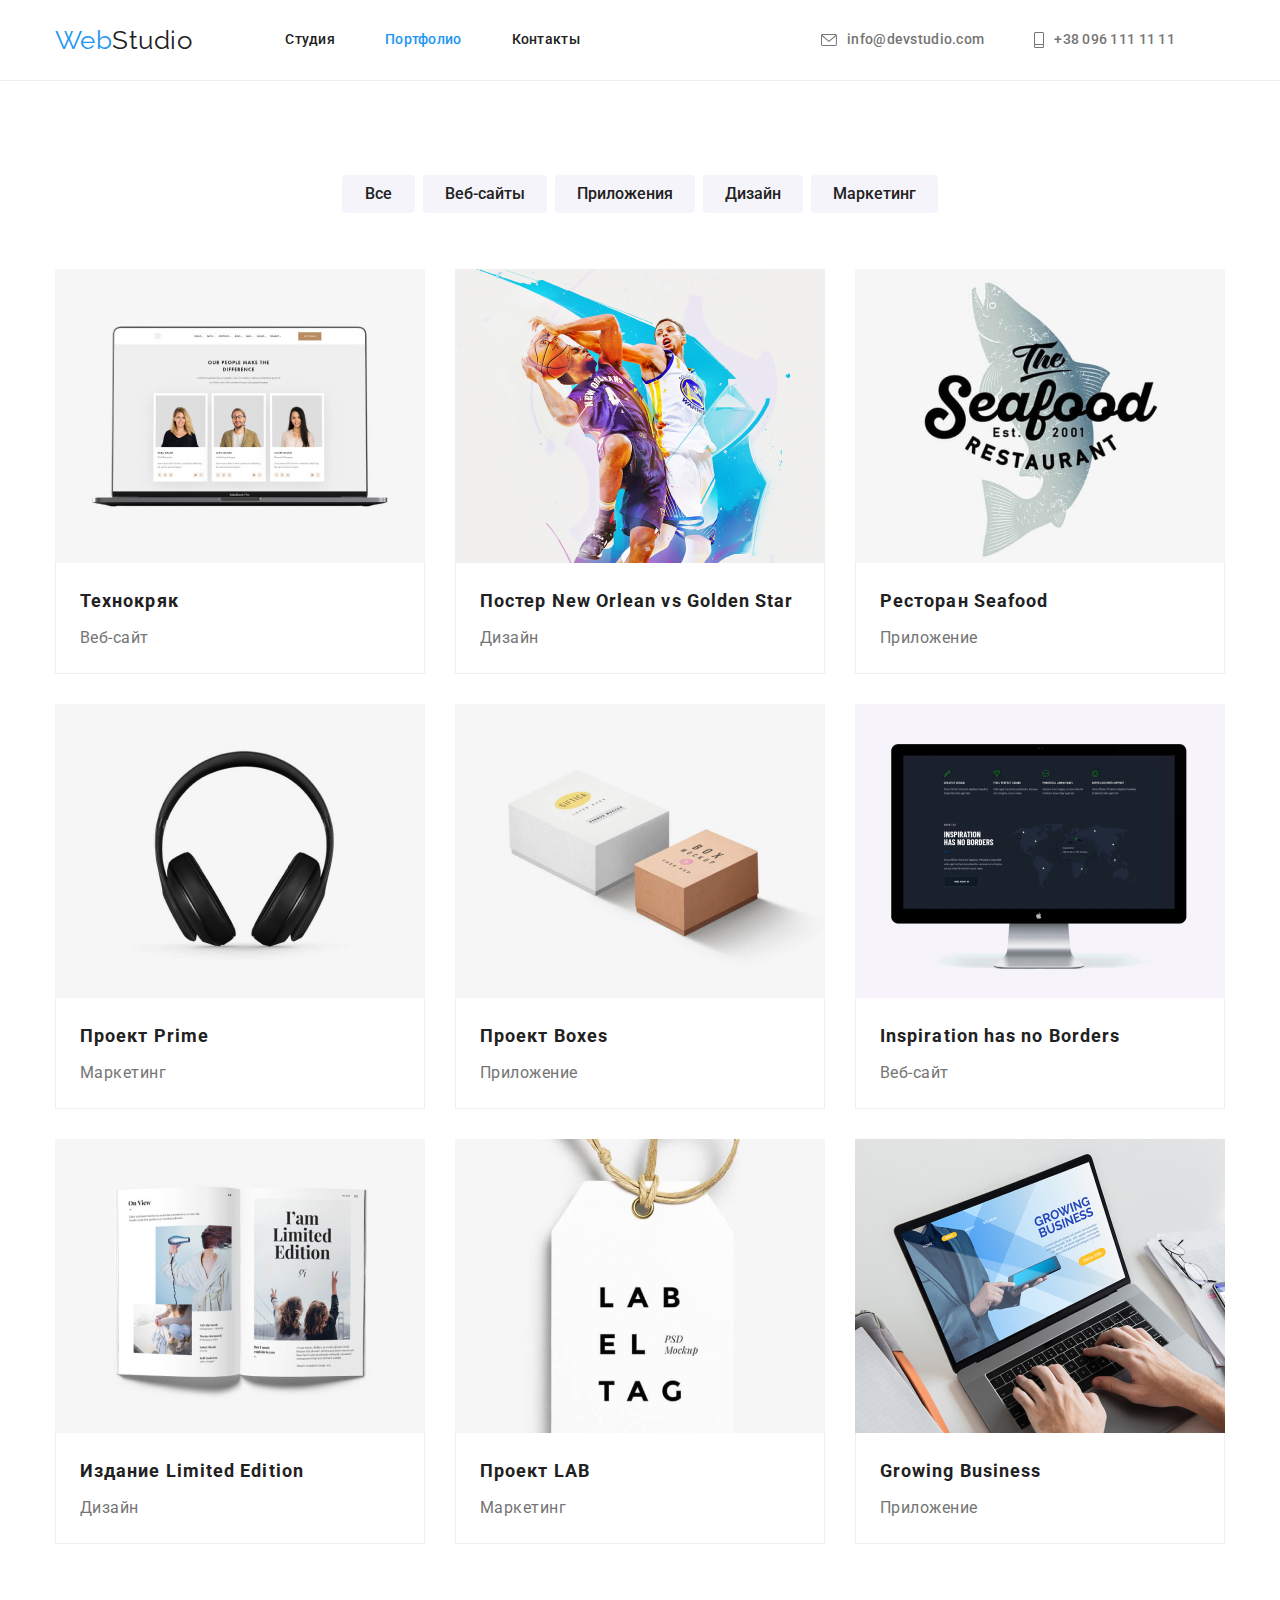
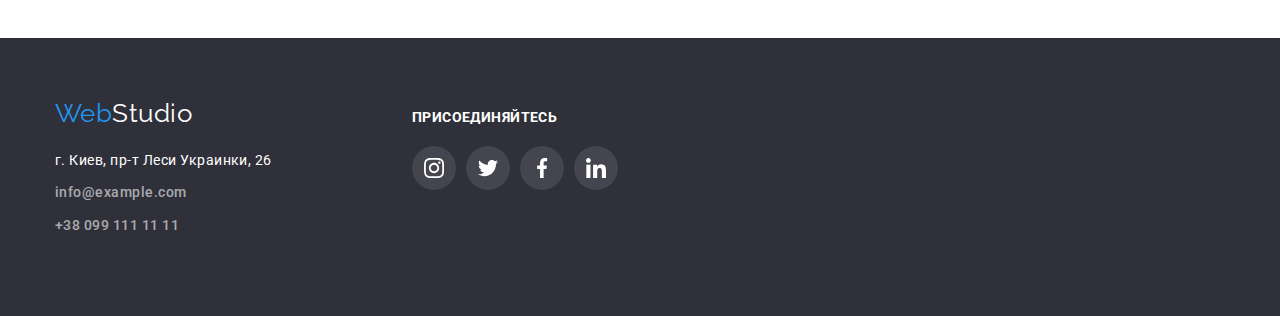
==== portfolio.html @ 04ab1715 "Добавляет файлы ДЗ-4" ====
<!DOCTYPE html>
<html lang="ru">
    <head>
        <meta charset="UTF-8" />
        <meta http-equiv="X-UA-Compatible" content="IE=edge" />
        <meta name="viewport" content="width=device-width, initial-scale=1.0" />
        <title>Document</title>
        <link
            href="https://fonts.googleapis.com/css2?family=Raleway:wght@700&family=Roboto:wght@400;500;700;900&display=swap"
            rel="stylesheet"
        />
        <link
            rel="stylesheet"
            href="https://cdnjs.cloudflare.com/ajax/libs/modern-normalize/1.0.0/modern-normalize.min.css"
        />

        <link rel="stylesheet" href="./css/styles.css" />
    </head>
    <body>
        <header  class="line-bottom">
            <div class="container">
                <nav class="main-nav">
                    <a href="index.html" class="logo link"
                        ><span class="logo-accent">Web</span>Studio</a
                    >
                    <ul class="site-nav list">
                        <li class="item">
                            <a href="index.html" class="link">Студия</a>
                        </li>
                        <li class="item">
                            <a href="portfolio.html" class="link current">Портфолио</a>
                        </li>
                        <li class="item">
                            <a href="" class="link item">Контакты</a>
                        </li>
                    </ul>

                    <ul class="contact list mail-like auth-nav">
                        <li class="item">
                           <a
                                href="mailto:info@devstudio.com"
                                class="auth-nav-link"
                                
                                > <svg class="mail-icon" width="16" height="12">
                                    <use
                                        href="./images/symbol-defs.svg#icon-mail"
                                    ></use></svg
                                >info@devstudio.com
                                
                            </a>
                        </li>
                        <li class="item">
                            
                            <a href="tel:+380961111111" class="auth-nav-link"
                                ><svg class="tel-icon" width="10" height="16">
                                    <use href="./images/symbol-defs.svg#icon-tell"></use>
                                </svg>+38 096 111 11 11
                            </a>
                        </li>
                    </ul>
                </nav>
            </div>
        </header>
        <main>
            <section class="section">
                <div class="container">
                    <h1 class="visually-hidden">Портфолио</h1>
                    <!-- Список кнопок -->
                    <ul class="site-option list">
                        <li class="item-button">
                            <button
                                type="button"
                                class="button site-option-button"
                            >
                                Все
                            </button>
                        </li>
                        <li class="item-button">
                            <button
                                type="button"
                                class="button site-option-button"
                            >
                                Веб-сайты
                            </button>
                        </li>
                        <li class="item-button">
                            <button
                                type="button"
                                class="button site-option-button"
                            >
                                Приложения
                            </button>
                        </li>
                        <li class="item-button">
                            <button
                                type="button"
                                class="button site-option-button"
                            >
                                Дизайн
                            </button>
                        </li>
                        <li class="item-button">
                            <button
                                type="button"
                                class="button site-option-button"
                            >
                                Маркетинг
                            </button>
                        </li>
                    </ul>

                    <!-- Список карточек -->

                    <ul class="site-combining list">
                        <li class="item-link">
                            <a href="" class="link site-combining-link">
                                <img
                                    src="images/notebookstudio.jpg"
                                    alt="Ноутбук"
                                    width="370"
                                />
                                <div class="line-item">
                                    <h3 class="section-name">Технокряк</h3>
                                    <p class="section-use">Веб-сайт</p>
                                </div></a
                            >
                        </li>
                        <li class="item-link">
                            <a href="" class="link site-combining-link">
                                <img
                                    src="images/poster.jpg"
                                    alt="Постер с двумя баскетболистами"
                                    width="370"
                                />
                                <div class="line-item">
                                    <h3 class="section-name">
                                        Постер New Orlean vs Golden Star
                                    </h3>
                                    <p class="section-use">Дизайн</p>
                                </div></a
                            >
                        </li>
                        <li class="item-link">
                            <a href="" class="link site-combining-link">
                                <img
                                    src="images/logoseafood.jpg"
                                    alt="Логотип ресторана Seafood"
                                    width="370"
                                />
                                <div class="line-item">
                                    <h3 class="section-name">
                                        Ресторан Seafood
                                    </h3>
                                    <p class="section-use">Приложение</p>
                                </div></a
                            >
                        </li>
                        <li class="item-link">
                            <a href="" class="link site-combining-link">
                                <img
                                    src="images/headphones.jpg"
                                    alt="Наушники"
                                    width="370"
                                />
                                <div class="line-item site-combining-link">
                                    <h3 class="section-name">Проект Prime</h3>
                                    <p class="section-use">Маркетинг</p>
                                </div></a
                            >
                        </li>
                        <li class="item-link">
                            <a href="" class="link site-combining-link">
                                <img
                                    src="images/boxes.jpg"
                                    alt="Две коробки"
                                    width="370"
                                />
                                <div class="line-item">
                                    <h3 class="section-name">Проект Boxes</h3>
                                    <p class="section-use">Приложение</p>
                                </div></a
                            >
                        </li>
                        <li class="item-link">
                            <a href="" class="link site-combining-link">
                                <img
                                    src="images/laptop.jpg"
                                    alt="Компьютер"
                                    width="370"
                                />
                                <div class="line-item">
                                    <h3 class="section-name">
                                        Inspiration has no Borders
                                    </h3>
                                    <p class="section-use">Веб-сайт</p>
                                </div></a
                            >
                        </li>
                        <li class="item-link">
                            <a href="" class="link site-combining-link">
                                <img
                                    src="images/journale.jpg"
                                    alt="Журнал"
                                    width="370"
                                />
                                <div class="line-item">
                                    <h3 class="section-name">
                                        Издание Limited Edition
                                    </h3>
                                    <p class="section-use">Дизайн</p>
                                </div></a
                            >
                        </li>
                        <li class="item-link">
                            <a href="" class="link site-combining-link">
                                <img
                                    src="images/tag.jpg"
                                    alt="Бирка"
                                    width="370"
                                />
                                <div class="line-item">
                                    <h3 class="section-name">Проект LAB</h3>
                                    <p class="section-use">Маркетинг</p>
                                </div></a
                            >
                        </li>
                        <li class="item-link">
                            <a href="" class="link site-combining-link">
                                <img
                                    src="images/notebookhand.jpg"
                                    alt="Печатает на ноутбуке"
                                    width="370"
                                />
                                <div class="line-item">
                                    <h3 class="section-name">
                                        Growing Business
                                    </h3>
                                    <p class="section-use">Приложение</p>
                                </div></a
                            >
                        </li>
                    </ul>
                </div>
            </section>
        </main>
        <footer class="footer">
            <div class="container flex-footer">
                <div class="adds">
                    <a href="index.html" class="logo link logo-footer"
                        ><span class="logo-accent">Web</span
                        ><span class="logo-white">Studio</span></a
                    >
                    <address class="adds-like">
                        <p class="list">
                            <span class="adds"
                                >г. Киев, пр-т Леси Украинки, 26</span
                            >
                        </p>
                        <ul class="contact list">
                            <li>
                                <a
                                    href="mailto:info@example.com"
                                    class="mail link contact-mail-down"
                                    >info@example.com</a
                                >
                            </li>
                            <li>
                                <a
                                    href="tel:+380991111111"
                                    class="tel link contact-mail-down"
                                    >+38 099 111 11 11</a
                                >
                            </li>
                        </ul>
                    </address>
                </div>
                <div class="plea">
                    <h3 class="plea-title">присоединяйтесь</h3>
                    <ul class="list social">
                        <li class="social-list">
                            <a href="" class="social-link link">
                                <svg class="social-icon" width="20" height="20">
                                    <use
                                        href="./images/symbol-defs.svg#icon-instagram"
                                    ></use></svg
                            ></a>
                        </li>
                        <li class="social-list">
                            <a href="" class="social-link link">
                                <svg class="social-icon" width="20" height="20">
                                    <use
                                        href="./images/symbol-defs.svg#icon-twitter"
                                    ></use></svg
                            ></a>
                        </li>
                        <li class="social-list">
                            <a href="" class="social-link link">
                                <svg class="social-icon" width="20" height="20">
                                    <use
                                        href="./images/symbol-defs.svg#icon-facebook"
                                    ></use></svg
                            ></a>
                        </li>
                        <li class="social-list">
                            <a href="" class="social-link link">
                                <svg class="social-icon" width="20" height="20">
                                    <use
                                        href="./images/symbol-defs.svg#icon-linkedin"
                                    ></use></svg
                            ></a>
                        </li>
                    </ul>
                </div>
            </div>
        </footer>
    </body>
</html>
---- css/styles.css ----
/* цвет основного текста #757575; */
/* вторичный цвет текста  #212121*/
/* основной фон #FFFFFF  */
/* акцент #2196F3 */
/* вторичный цвет фона #2F303A */
/* основной белый цвет #FFFFFF */
:root {
    --light-gray: #757575;
    --dark-gray-100: #212121;
    --blue: #2196f3;
    --blue-gray: #afb1b8;
    --white: #fff;
    --dark-gray-200: #2f303a;
    --star-white: #f5f4fa;
    --white-link: #ffffff99;

    --primary-text-color: var(--light-gray);
    --title-text-color: var(--dark-gray-100);
    --accent-color: var(--blue);
    --title-accent-color: var(--blue-gray);
    --primary-background-color: var(--white);
    --secondary-background-color: var(--dark-gray-200);
    --title-background-color: var(--star-white);
}
body {
    background-color: var(--primary-background-color);
    color: var(--primary-text-color);
    font-family: Roboto, sans-serif;
    letter-spacing: 0.03em;
}
.link {
    text-decoration: none;
    outline: none;
    display: inline-block;
}

a {
    text-decoration: none;
}

.list {
    list-style: none;
    padding: 0;
    margin: 0;
}
.container {
    width: 1200px;
    padding-left: 15px;
    padding-right: 15px;

    margin-left: auto;
    margin-right: auto;

    /* outline: 2px solid tomato;ы */
}
.button {
    cursor: pointer;
    outline: none;
    border: none;
}

.section {
    padding-top: 94px;
    padding-bottom: 94px;

    /* background-color: tomato; */
}
.section.no-padding {
    padding-top: 0;
    padding-bottom: 0;
}

h1,
h2,
h3,
h4,
h5,
h6,
p,
ul {
    margin: 0;
}

img {
    max-width: 100%;
    height: auto;
    display: block;
}

svg {
    display: inline-block;
}

.visually-hidden {
    position: absolute;
    width: 1px;
    height: 1px;
    margin: -1px;
    border: 0;
    padding: 0;

    white-space: nowrap;
    clip-path: inset(100%);
    clip: rect(0 0 0 0);
    overflow: hidden;
}

/* Шапка и подвал */

.logo {
    display: inline-block;
    color: var(--title-text-color);
    font-family: raleway;
    font-size: 26px;
    line-height: 1.19;
}
.logo-accent,
.logo:focus {
    color: var(--accent-color);
}

.logo-white {
    color: var(--white);
}

.logo.logo-footer {
    margin-top: 0;
    margin-bottom: 20px;
}

.line-bottom {
    border-bottom: 1px solid #ececec;
}

.main-nav {
    display: flex;
    align-items: center;
}

.site-nav {
    display: flex;
    font-size: 14px;
    line-height: 1.14;
    font-weight: 500;
    letter-spacing: 0.02em;

    margin-left: 93px;
}

.site-nav .item + .item {
    margin-left: 50px;
}

.site-nav .link {
    display: block;
    padding-top: 32px;
    padding-bottom: 32px;

    color: var(--title-text-color);
}
.site-nav .link:active,
.site-nav .link:focus,
.site-nav .link:hover {
    color: var(--accent-color);
}

.main-nav .current {
    color: var(--accent-color);
}

.auth-nav-link {
    display: flex;
    align-items: center;
    color: var(--primary-text-color);
}

.auth-nav-link:hover,
.auth-nav-link:focus {
    color: var(--accent-color);
}

.auth-nav {
    display: flex;
    margin-left: auto;
    align-items: center;
}

.auth-nav .item:not(last-child) {
    margin-right: 50px;
}

.footer {
    background-color: var(--secondary-background-color);
    padding-top: 60px;
    padding-bottom: 60px;
}

.contact {
    color: var(--title-text-color);
    font-size: 14px;
    line-height: 1.14;
    font-weight: 500;
}

.contact .mail:focus,
.contact .mail:hover,
.contact .tel:focus,
.contact .tel:hover {
    color: var(--accent-color);
}

.mail-icon,
.tel-icon {
    fill: currentColor;
    margin-right: 10px;
}

.mail-icon:hover,
.tel-icon:hover {
    fill: var(--accent-color);
}

.mail-like {
    color: var(--primary-text-color);
    letter-spacing: 0.02em;
}

.adds-like {
    font-style: normal;
}
.adds {
    font-size: 14px;
    line-height: 1.71;

    color: var(--white);
    display: inline-block;
    margin-top: 0;
    margin-bottom: 9px;
}

.contact .contact-mail-down {
    font-size: 14px;
    line-height: 1.71;

    color: var(--white-link);
    display: inline-block;
    margin-top: 0;
    margin-bottom: 9px;
}

.flex-footer {
    display: flex;
    align-items: baseline;
}

.adds {
    margin-right: 70px;
}

.plea {
}

.plea-title {
    text-transform: uppercase;
    color: var(--white);
    font-size: 14px;
    line-height: 1.14;
    letter-spacing: 0.03em;

    margin-top: 0;
    margin-bottom: 20px;
}

.social {
    display: flex;
    align-items: center;
    justify-content: center;
}

.social-list {
}

.social-list:not(:last-child) {
    margin-right: 10px;
}

.social-link {
    display: inline-flex;
    width: 44px;
    height: 44px;
    align-items: center;
    justify-content: center;
    border-radius: 50%;

    background-color: rgba(255, 255, 255, 0.1);
}

.social .social-link:hover,
.social .social-link:focus {
    background-color: var(--accent-color);
}

.social-icon {
    fill: var(--white);
}

/* index.html */
.hero {
    background-color: var(--secondary-background-color);
    text-align: center;
    padding-top: 200px;
    padding-bottom: 200px;

    background-image: linear-gradient(
            to right,
            rgba(47, 48, 58, 0.4),
            rgba(47, 48, 58, 0.4)
        ),
        url(../images/workteam.jpg);

    background-repeat: no-repeat;
    background-position: center;
    background-size: contain;

    /* outline: 1px solid tomato; */
}

.hero-title {
    color: var(--white);
    font-size: 44px;
    line-height: 1.36;
    font-weight: 900;
    letter-spacing: 0.06em;
    text-transform: uppercase;
    margin: 0 auto 30px;

    max-width: 696px;
}
.hero-button {
    background-color: var(--accent-color);
    color: var(--white);
    font-size: 16px;
    line-height: 1.87;
    font-weight: 700;
    letter-spacing: 0.06em;
    border-radius: 4px;
    box-shadow: 0px 4px 4px rgba(0, 0, 0, 0.15);
    padding: 10px 32px;

    min-width: 200px;
}

.feature-list {
    display: flex;
}

.section.feature-section {
    padding-bottom: 0;
}

.item-list {
    flex-basis: 270px;
}

.item-list:not(:last-child) {
    margin-right: 30px;
}

.line-icon {
    display: flex;
    width: 100%;
    height: 120px;
    background-color: var(--title-background-color);
    border-radius: 4px;

    align-items: center;
    justify-content: center;

   
    margin-bottom: 30px;
}

.section-title {
    color: var(--title-text-color);
    font-size: 14px;
    line-height: 1.14;
    font-weight: 700;
    text-transform: uppercase;

    margin-bottom: 10px;
}
.section-info {
    font-size: 14px;
    line-height: 1.7;
    margin-top: 0;
}

.work {
    display: flex;
    flex-wrap: wrap;
    justify-content: center;
}

.work-item {
    flex-basis: 370px;
}

.work .work-item:not(:last-child) {
    margin-right: 30px;
}

.section-big {
    color: var(--title-text-color);
    font-size: 36px;
    line-height: 1.16;
    font-weight: 700;
    margin-top: 0;
    margin-bottom: 50px;
    text-align: center;
}

.team-color {
    background-color: var(--title-background-color);
}

.team {
    display: flex;
    flex-wrap: nowrap;
}

.team .team-item {
    margin-top: 0;
    background-color: var(--white);
    box-shadow: 0px 1px 3px rgba(0, 0, 0, 0.12), 0px 1px 1px rgba(0, 0, 0, 0.14),
        0px 2px 1px rgba(0, 0, 0, 0.2);
    border-radius: 0px 0px 4px 4px;
}

.team .team-item:not(:last-child) {
    margin-right: 30px;
}

.man-rang-item {
    padding-top: 30px;
    padding-bottom: 30px;
}
.section-man {
    color: var(--title-text-color);
    font-size: 16px;
    line-height: 1.18;

    font-weight: 500;
    text-align: center;

    margin-top: 0;
    margin-bottom: 10px;
}
.section-rang {
    font-size: 16px;
    line-height: 1.18;
    text-align: center;

    margin-top: 0;
    margin-bottom: 16px;
}

.social-team {
    display: flex;
    align-items: center;
    justify-content: center;
}

.social-team-list:not(:last-child) {
    margin-right: 10px;
}

.social-team-list {
    display: flex;
}

.social-team-link {
    display: inline-flex;
    width: 44px;
    height: 44px;
    border-radius: 50%;
    justify-content: center;
    align-items: center;
}

.social-team-list .social-team-link .social-team-icon {
    fill: var(--title-accent-color);
}

.social-team-list .social-team-link:hover .social-team-icon,
.social-team-list .social-team-link:focus .social-team-icon {
    fill: var(--white);
}
.social-team-list .social-team-link:hover,
.social-team-list .social-team-link:focus {
    background-color: var(--accent-color);
}

.company {
    display: flex;
    align-items: center;
    justify-content: center;
}

.company .company-list:not(:last-child) {
    margin-right: 30px;
}

.company-link {
    display: inline-flex;
    border: 1px solid var(--blue-gray);
    width: 170px;
    height: 92px;
    justify-content: center;
    align-items: center;
    border-radius: 4px;

    fill: var(--blue-gray);
}

.company-link:hover .company-icon,
.company-link:focus .company-icon {
    fill: var(--accent-color);
}

.company-link:hover,
.company-link:focus {
    border-color: var(--accent-color);
}
/* portfolio.html */

.site-option {
    display: flex;
    justify-content: center;
    margin-bottom: 56px;
}

.site-option .site-option-button {
    background-color: var(--title-background-color);
    color: var(--title-text-color);
    font-family: Roboto, sans-serif;
    font-size: 16px;
    line-height: 1.62;
    font-weight: 500;
    border-radius: 4px;

    padding: 6px 22px;
    min-width: 73px;
    max-width: 145px;
}

.site-option .item-button:not(:last-child) {
    margin-right: 8px;
}

.item-link {
    flex-basis: 370px;
}
.site-combining .item-link:nth-last-child(-n + 3) {
    margin-bottom: 0;
}

.site-option .site-option-button:hover,
.site-option .site-option-button:focus {
    background-color: var(--accent-color);
    color: var(--white);
    box-shadow: 0px 3px 1px rgba(0, 0, 0, 0.1), 0px 1px 2px rgba(0, 0, 0, 0.08),
        0px 2px 2px rgba(0, 0, 0, 0.12);
    border-radius: 4px;
}

.site-combining {
    display: flex;
    flex-wrap: wrap;
    justify-content: center;
}

.site-combining li {
    box-sizing: border-box;

    margin-right: 30px;
    margin-bottom: 30px;
}

.site-combining li:nth-child(3n) {
    margin-right: 0;
}

.line-item {
    border: 1px solid #eeeeee;
    border-top: none;
    padding-top: 20px;
    padding-bottom: 20px;
    padding-left: 24px;
    padding-right: 24px;
}

.site-combining-link:hover,
.site-combining-link:focus {
    box-shadow: 0px 1px 1px rgba(0, 0, 0, 0.12), 0px 4px 4px rgba(0, 0, 0, 0.06),
        1px 4px 6px rgba(0, 0, 0, 0.16);
}

.section-name {
    color: var(--title-text-color);
    font-size: 18px;
    line-height: 2;
    letter-spacing: 0.06em;

    margin-top: 0;
    margin-bottom: 4px;
}
.section-use {
    color: var(--primary-text-color);
    font-size: 16px;
    line-height: 1.87;

    margin-top: 0;
}
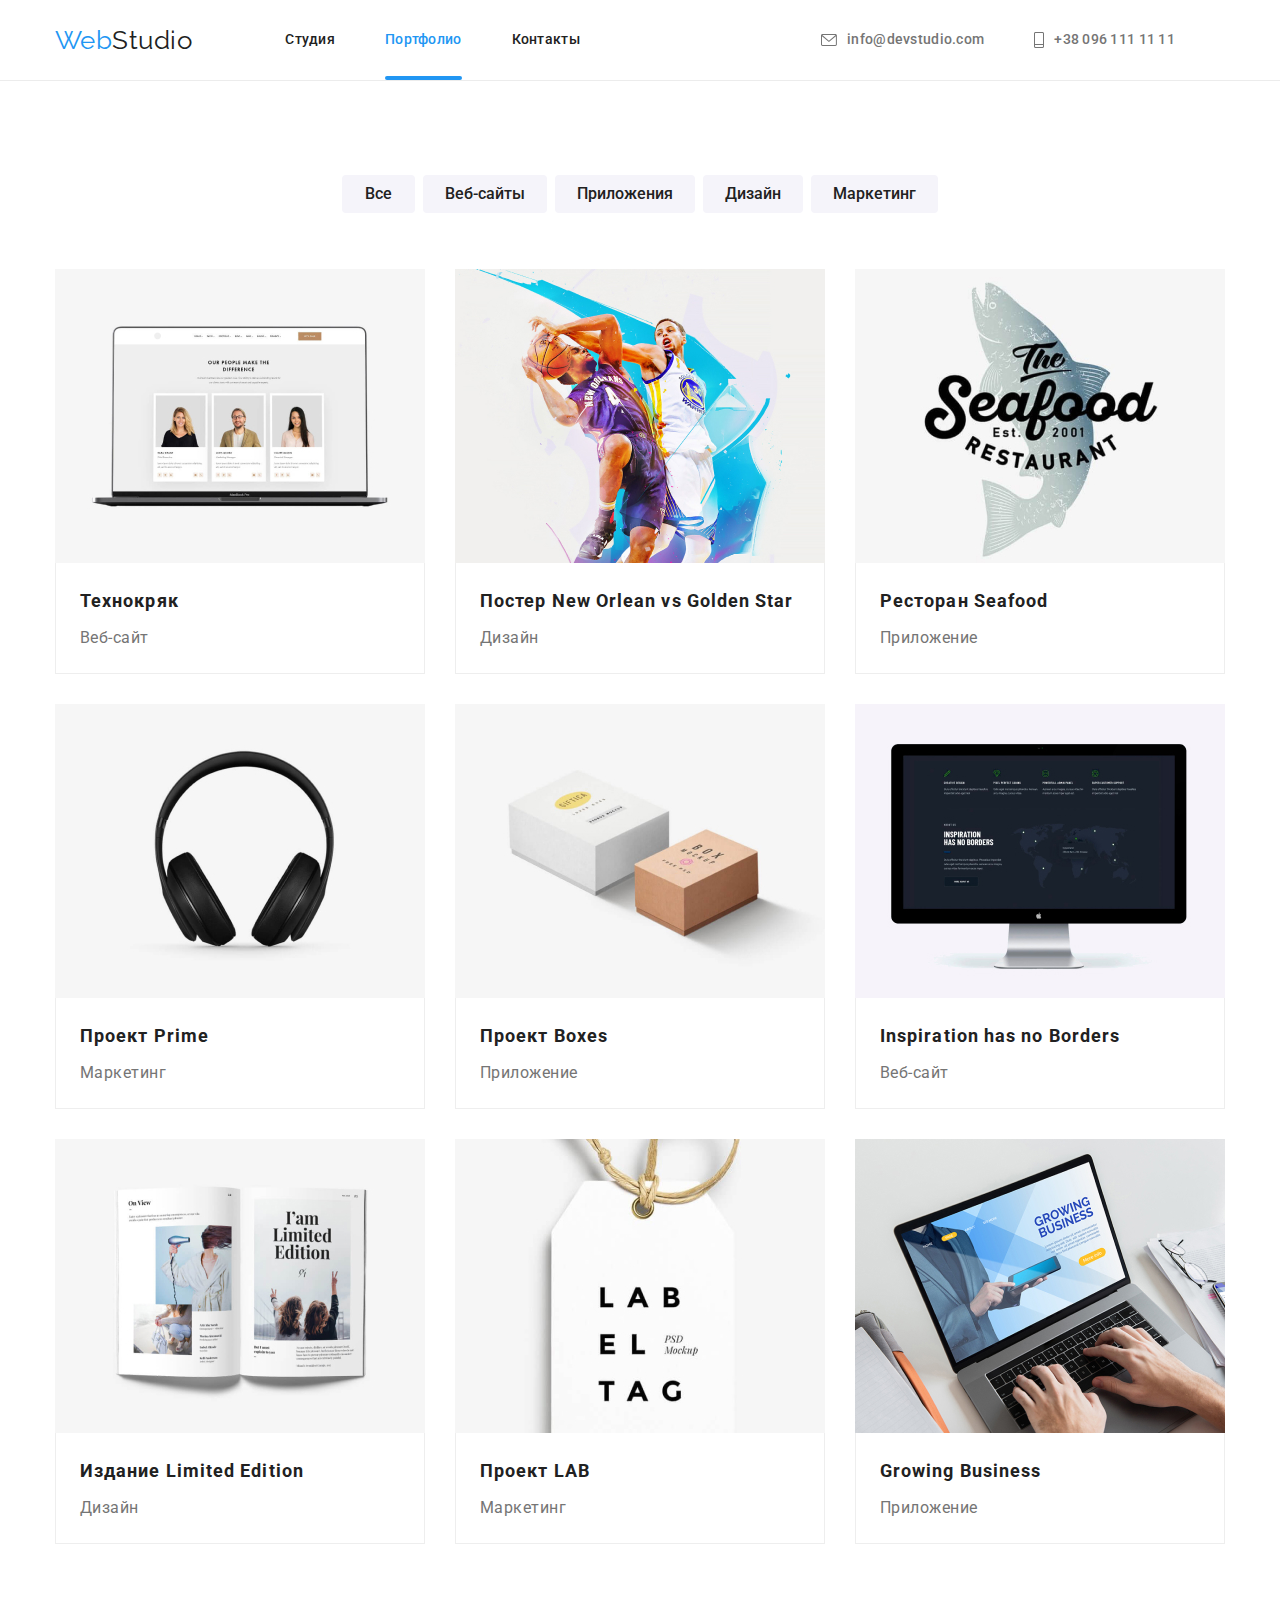
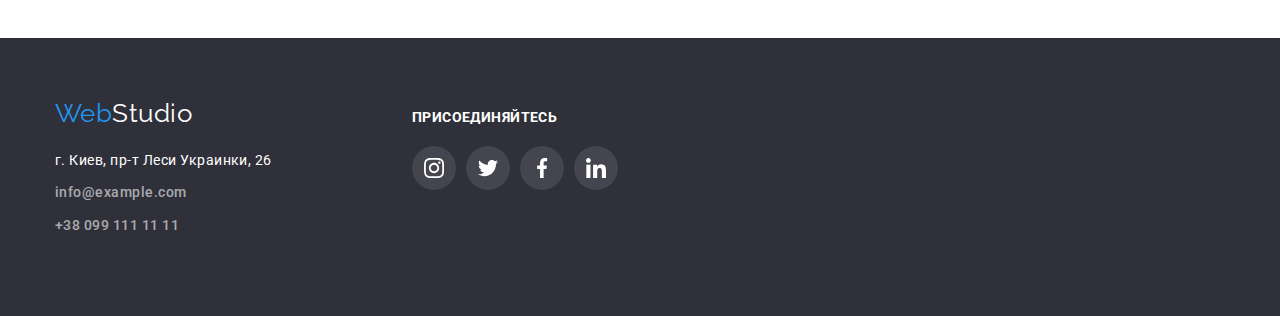
==== commit fc96693b: "Добавляет подчеркивание активной странице" ====
--- a/portfolio.html
+++ b/portfolio.html
@@ -17,7 +17,7 @@
         <link rel="stylesheet" href="./css/styles.css" />
     </head>
     <body>
-        <header  class="line-bottom">
+        <header class="line-bottom">
             <div class="container">
                 <nav class="main-nav">
                     <a href="index.html" class="logo link"
@@ -28,7 +28,9 @@
                             <a href="index.html" class="link">Студия</a>
                         </li>
                         <li class="item">
-                            <a href="portfolio.html" class="link current">Портфолио</a>
+                            <a href="portfolio.html" class="link current link-border"
+                                >Портфолио</a
+                            >
                         </li>
                         <li class="item">
                             <a href="" class="link item">Контакты</a>
@@ -37,24 +39,24 @@
 
                     <ul class="contact list mail-like auth-nav">
                         <li class="item">
-                           <a
+                            <a
                                 href="mailto:info@devstudio.com"
                                 class="auth-nav-link"
-                                
-                                > <svg class="mail-icon" width="16" height="12">
+                            >
+                                <svg class="mail-icon" width="16" height="12">
                                     <use
                                         href="./images/symbol-defs.svg#icon-mail"
                                     ></use></svg
                                 >info@devstudio.com
-                                
                             </a>
                         </li>
                         <li class="item">
-                            
                             <a href="tel:+380961111111" class="auth-nav-link"
                                 ><svg class="tel-icon" width="10" height="16">
-                                    <use href="./images/symbol-defs.svg#icon-tell"></use>
-                                </svg>+38 096 111 11 11
+                                    <use
+                                        href="./images/symbol-defs.svg#icon-tell"
+                                    ></use></svg
+                                >+38 096 111 11 11
                             </a>
                         </li>
                     </ul>
@@ -313,5 +315,6 @@
                 </div>
             </div>
         </footer>
+        
     </body>
 </html>
--- a/css/styles.css
+++ b/css/styles.css
@@ -138,6 +138,7 @@
 }
 
 .site-nav {
+    
     display: flex;
     font-size: 14px;
     line-height: 1.14;
@@ -166,6 +167,22 @@
 
 .main-nav .current {
     color: var(--accent-color);
+}
+
+.link-border{
+    position: relative;
+    display: inline-block;
+}
+.site-nav .link-border::after {
+    position: absolute;
+    left: 0;
+    bottom: 0;
+    content: '';
+    display: inline-block;
+    width: 100%;
+    height: 4px;
+    background-color: var(--accent-color);
+    border-radius: 4px;
 }
 
 .auth-nav-link {
@@ -376,7 +393,6 @@
     align-items: center;
     justify-content: center;
 
-   
     margin-bottom: 30px;
 }
 
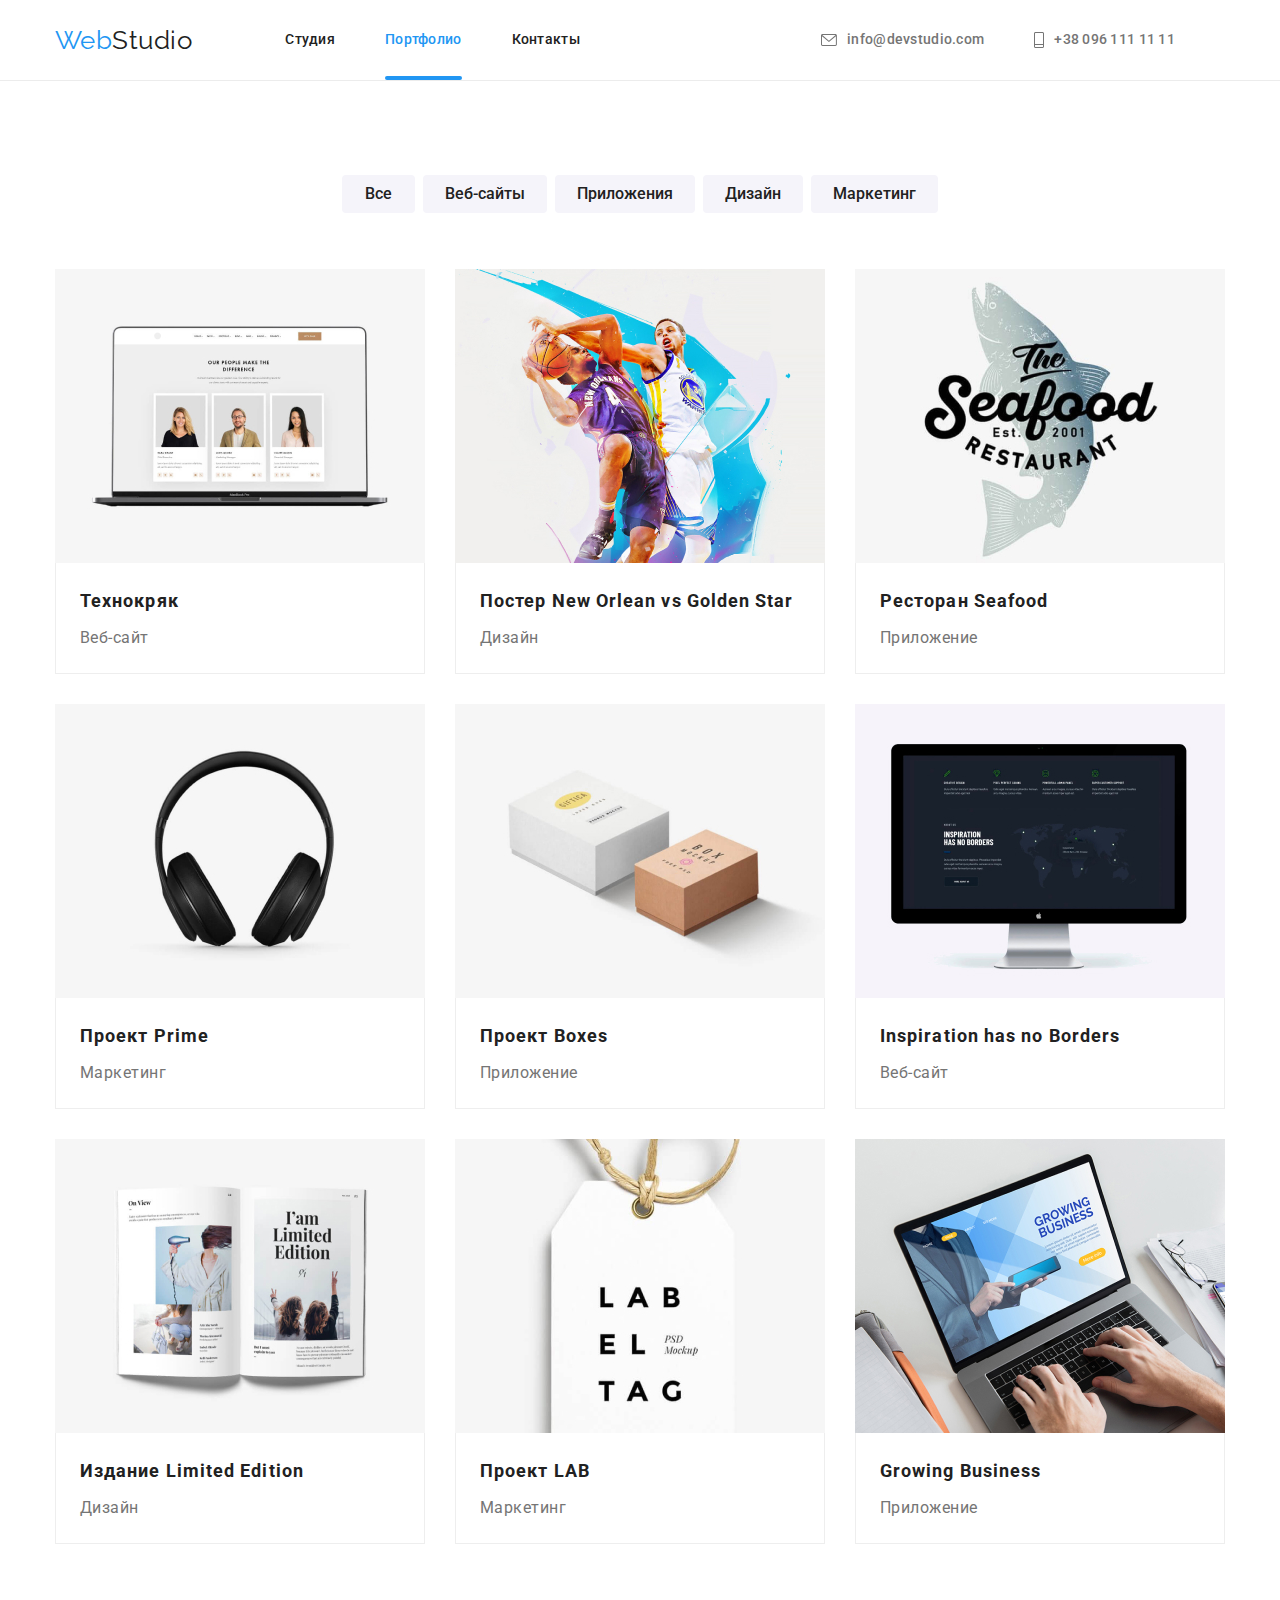
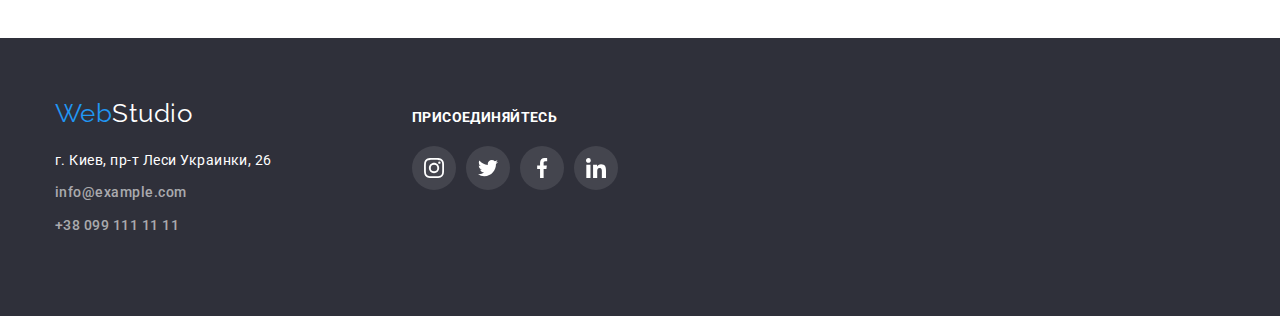
==== commit 07cb37db: "Добавляет модалку и подпись под карточки" ====
--- a/portfolio.html
+++ b/portfolio.html
@@ -45,7 +45,7 @@
                             >
                                 <svg class="mail-icon" width="16" height="12">
                                     <use
-                                        href="./images/symbol-defs.svg#icon-mail"
+                                        href="./images/icons.svg#icon-mail"
                                     ></use></svg
                                 >info@devstudio.com
                             </a>
@@ -54,7 +54,7 @@
                             <a href="tel:+380961111111" class="auth-nav-link"
                                 ><svg class="tel-icon" width="10" height="16">
                                     <use
-                                        href="./images/symbol-defs.svg#icon-tell"
+                                        href="./images/icons.svg#icon-tell"
                                     ></use></svg
                                 >+38 096 111 11 11
                             </a>
@@ -283,7 +283,7 @@
                             <a href="" class="social-link link">
                                 <svg class="social-icon" width="20" height="20">
                                     <use
-                                        href="./images/symbol-defs.svg#icon-instagram"
+                                        href="./images/icons.svg#icon-instagram"
                                     ></use></svg
                             ></a>
                         </li>
@@ -291,7 +291,7 @@
                             <a href="" class="social-link link">
                                 <svg class="social-icon" width="20" height="20">
                                     <use
-                                        href="./images/symbol-defs.svg#icon-twitter"
+                                        href="./images/icons.svg#icon-twitter"
                                     ></use></svg
                             ></a>
                         </li>
@@ -299,7 +299,7 @@
                             <a href="" class="social-link link">
                                 <svg class="social-icon" width="20" height="20">
                                     <use
-                                        href="./images/symbol-defs.svg#icon-facebook"
+                                        href="./images/icons.svg#icon-facebook"
                                     ></use></svg
                             ></a>
                         </li>
@@ -307,7 +307,7 @@
                             <a href="" class="social-link link">
                                 <svg class="social-icon" width="20" height="20">
                                     <use
-                                        href="./images/symbol-defs.svg#icon-linkedin"
+                                        href="./images/icons.svg#icon-linkedin"
                                     ></use></svg
                             ></a>
                         </li>
--- a/css/styles.css
+++ b/css/styles.css
@@ -138,7 +138,6 @@
 }
 
 .site-nav {
-    
     display: flex;
     font-size: 14px;
     line-height: 1.14;
@@ -169,15 +168,14 @@
     color: var(--accent-color);
 }
 
-.link-border{
+.link-border {
     position: relative;
-    display: inline-block;
 }
 .site-nav .link-border::after {
     position: absolute;
     left: 0;
     bottom: 0;
-    content: '';
+    content: "";
     display: inline-block;
     width: 100%;
     height: 4px;
@@ -420,6 +418,36 @@
 .work-item {
     flex-basis: 370px;
 }
+.work-product {
+    position: relative;
+    display: inline-block;
+}
+
+.work-product .product-name {
+    position: absolute;
+    box-sizing: content-box;
+    bottom: 0;
+
+    color: var(--white);
+    width: 199px;
+    height: 16px;
+
+    font-size: 14px;
+    line-height: 1.14;
+    text-align: center;
+    letter-spacing: 0.03em;
+    text-transform: uppercase;
+
+    background: rgba(47, 48, 58, 0.8);
+    padding: 27px 85px 27px 85px;
+
+
+}
+
+.product-name{
+    display: inline-block;
+    white-space: nowrap; 
+}
 
 .work .work-item:not(:last-child) {
     margin-right: 30px;
@@ -637,3 +665,58 @@
 
     margin-top: 0;
 }
+
+/* Модалка */
+
+.backdrop {
+    position: fixed;
+    top: 0;
+    left: 0;
+    width: 100%;
+    height: 100%;
+    background-color: rgba(0, 0, 0, 0.2);
+}
+
+.backdrop.is-hidden{
+    opacity: 0;
+    pointer-events: none;
+}
+
+.modal {
+    position: absolute;
+    display: flex;
+    justify-content: flex-end;
+    top: 50%;
+    left: 50%;
+    transform: translate(-50%, -50%);
+
+    min-width: 528px;
+    min-height: 581px;
+
+    background: var(--white);
+    box-shadow: 0px 1px 3px rgba(0, 0, 0, 0.12), 0px 1px 1px rgba(0, 0, 0, 0.14),
+        0px 2px 1px rgba(0, 0, 0, 0.2);
+    border-radius: 4px;
+
+    
+}
+
+.modal-button {
+    
+    width: 30px;
+    height: 30px;
+
+    background-color: var(--white);
+    border: 1px solid rgba(0, 0, 0, 0.1);
+    border-radius: 50%;
+    margin-top: 8px;
+    margin-right: 8px;
+
+
+}
+
+.modal-icons{
+    fill: var(--title-text-color);
+}
+
+
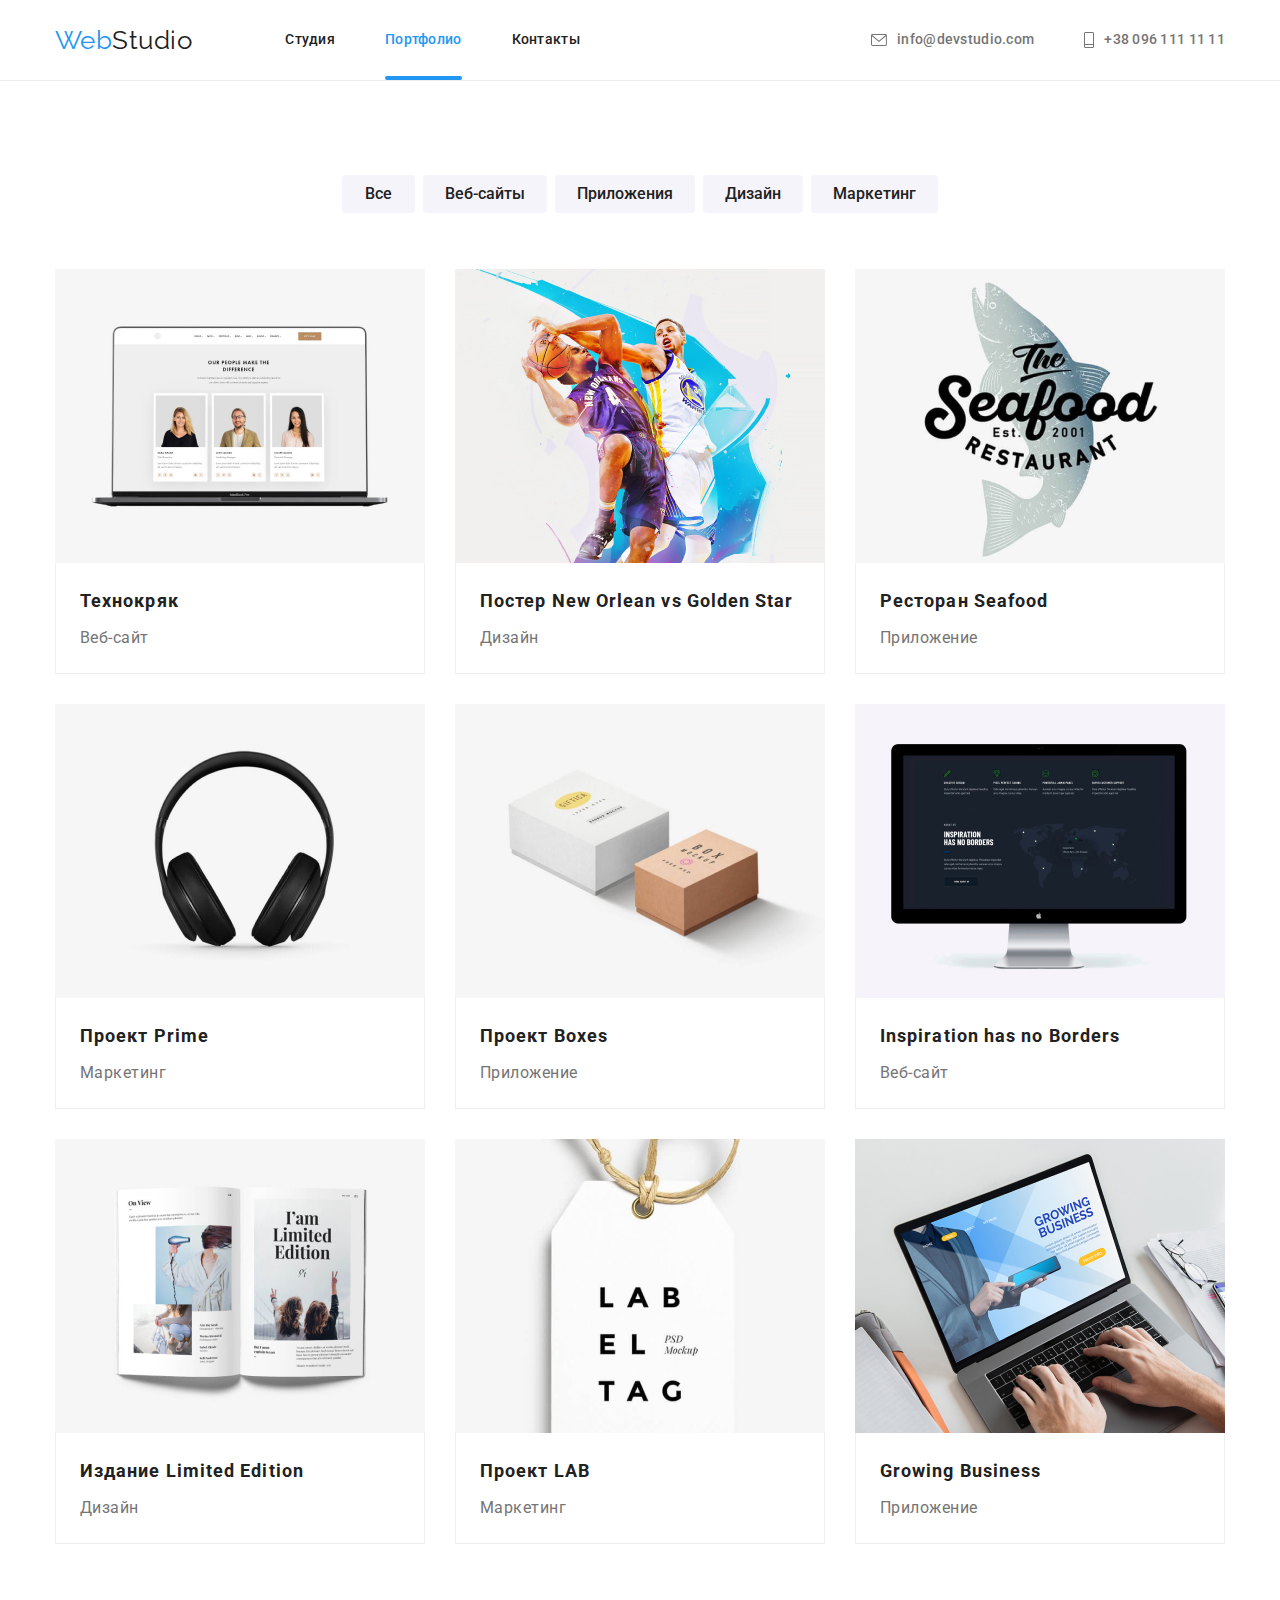
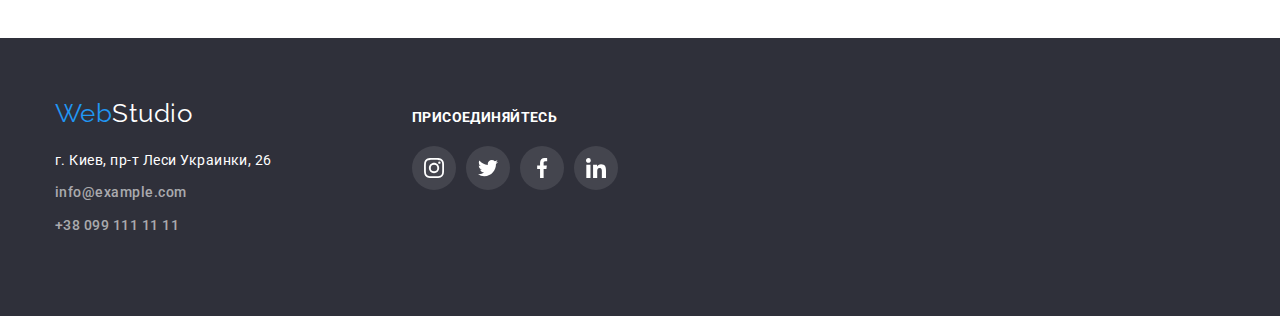
==== commit 6a03920a: "Добавляет текст и анимацию на картинки в Портфолио. Вносит правки." ====
--- a/portfolio.html
+++ b/portfolio.html
@@ -28,7 +28,9 @@
                             <a href="index.html" class="link">Студия</a>
                         </li>
                         <li class="item">
-                            <a href="portfolio.html" class="link current link-border"
+                            <a
+                                href="portfolio.html"
+                                class="link current link-border"
                                 >Портфолио</a
                             >
                         </li>
@@ -116,11 +118,21 @@
                     <ul class="site-combining list">
                         <li class="item-link">
                             <a href="" class="link site-combining-link">
-                                <img
-                                    src="images/notebookstudio.jpg"
-                                    alt="Ноутбук"
-                                    width="370"
-                                />
+                                <div class="site-images">
+                                    <img
+                                        src="images/notebookstudio.jpg"
+                                        alt="Ноутбук"
+                                        width="370"
+                                    />
+
+                                    <p class="text-combining">
+                                        Технокряк это современная площадка
+                                        распространения коронавируса. Компании
+                                        используют эту платформу для цифрового
+                                        шпионажа и атак на защищённые сервера
+                                        конкурентов.
+                                    </p>
+                                </div>
                                 <div class="line-item">
                                     <h3 class="section-name">Технокряк</h3>
                                     <p class="section-use">Веб-сайт</p>
@@ -129,11 +141,20 @@
                         </li>
                         <li class="item-link">
                             <a href="" class="link site-combining-link">
-                                <img
-                                    src="images/poster.jpg"
-                                    alt="Постер с двумя баскетболистами"
-                                    width="370"
-                                />
+                                <div class="site-images">
+                                    <img
+                                        src="images/poster.jpg"
+                                        alt="Постер с двумя баскетболистами"
+                                        width="370"
+                                    />
+                                    <p class="text-combining">
+                                        Технокряк это современная площадка
+                                        распространения коронавируса. Компании
+                                        используют эту платформу для цифрового
+                                        шпионажа и атак на защищённые сервера
+                                        конкурентов.
+                                    </p>
+                                </div>
                                 <div class="line-item">
                                     <h3 class="section-name">
                                         Постер New Orlean vs Golden Star
@@ -144,11 +165,20 @@
                         </li>
                         <li class="item-link">
                             <a href="" class="link site-combining-link">
-                                <img
-                                    src="images/logoseafood.jpg"
-                                    alt="Логотип ресторана Seafood"
-                                    width="370"
-                                />
+                                <div class="site-images">
+                                    <img
+                                        src="images/logoseafood.jpg"
+                                        alt="Логотип ресторана Seafood"
+                                        width="370"
+                                    />
+                                    <p class="text-combining">
+                                        Технокряк это современная площадка
+                                        распространения коронавируса. Компании
+                                        используют эту платформу для цифрового
+                                        шпионажа и атак на защищённые сервера
+                                        конкурентов.
+                                    </p>
+                                </div>
                                 <div class="line-item">
                                     <h3 class="section-name">
                                         Ресторан Seafood
@@ -159,11 +189,20 @@
                         </li>
                         <li class="item-link">
                             <a href="" class="link site-combining-link">
-                                <img
-                                    src="images/headphones.jpg"
-                                    alt="Наушники"
-                                    width="370"
-                                />
+                                <div class="site-images">
+                                    <img
+                                        src="images/headphones.jpg"
+                                        alt="Наушники"
+                                        width="370"
+                                    />
+                                    <p class="text-combining">
+                                        Технокряк это современная площадка
+                                        распространения коронавируса. Компании
+                                        используют эту платформу для цифрового
+                                        шпионажа и атак на защищённые сервера
+                                        конкурентов.
+                                    </p>
+                                </div>
                                 <div class="line-item site-combining-link">
                                     <h3 class="section-name">Проект Prime</h3>
                                     <p class="section-use">Маркетинг</p>
@@ -172,11 +211,20 @@
                         </li>
                         <li class="item-link">
                             <a href="" class="link site-combining-link">
-                                <img
-                                    src="images/boxes.jpg"
-                                    alt="Две коробки"
-                                    width="370"
-                                />
+                                <div class="site-images">
+                                    <img
+                                        src="images/boxes.jpg"
+                                        alt="Две коробки"
+                                        width="370"
+                                    />
+                                    <p class="text-combining">
+                                        Технокряк это современная площадка
+                                        распространения коронавируса. Компании
+                                        используют эту платформу для цифрового
+                                        шпионажа и атак на защищённые сервера
+                                        конкурентов.
+                                    </p>
+                                </div>
                                 <div class="line-item">
                                     <h3 class="section-name">Проект Boxes</h3>
                                     <p class="section-use">Приложение</p>
@@ -185,11 +233,20 @@
                         </li>
                         <li class="item-link">
                             <a href="" class="link site-combining-link">
-                                <img
-                                    src="images/laptop.jpg"
-                                    alt="Компьютер"
-                                    width="370"
-                                />
+                                <div class="site-images">
+                                    <img
+                                        src="images/laptop.jpg"
+                                        alt="Компьютер"
+                                        width="370"
+                                    />
+                                    <p class="text-combining">
+                                        Технокряк это современная площадка
+                                        распространения коронавируса. Компании
+                                        используют эту платформу для цифрового
+                                        шпионажа и атак на защищённые сервера
+                                        конкурентов.
+                                    </p>
+                                </div>
                                 <div class="line-item">
                                     <h3 class="section-name">
                                         Inspiration has no Borders
@@ -200,11 +257,20 @@
                         </li>
                         <li class="item-link">
                             <a href="" class="link site-combining-link">
-                                <img
-                                    src="images/journale.jpg"
-                                    alt="Журнал"
-                                    width="370"
-                                />
+                                <div class="site-images">
+                                    <img
+                                        src="images/journale.jpg"
+                                        alt="Журнал"
+                                        width="370"
+                                    />
+                                    <p class="text-combining">
+                                        Технокряк это современная площадка
+                                        распространения коронавируса. Компании
+                                        используют эту платформу для цифрового
+                                        шпионажа и атак на защищённые сервера
+                                        конкурентов.
+                                    </p>
+                                </div>
                                 <div class="line-item">
                                     <h3 class="section-name">
                                         Издание Limited Edition
@@ -215,11 +281,20 @@
                         </li>
                         <li class="item-link">
                             <a href="" class="link site-combining-link">
-                                <img
-                                    src="images/tag.jpg"
-                                    alt="Бирка"
-                                    width="370"
-                                />
+                                <div class="site-images">
+                                    <img
+                                        src="images/tag.jpg"
+                                        alt="Бирка"
+                                        width="370"
+                                    />
+                                    <p class="text-combining">
+                                        Технокряк это современная площадка
+                                        распространения коронавируса. Компании
+                                        используют эту платформу для цифрового
+                                        шпионажа и атак на защищённые сервера
+                                        конкурентов.
+                                    </p>
+                                </div>
                                 <div class="line-item">
                                     <h3 class="section-name">Проект LAB</h3>
                                     <p class="section-use">Маркетинг</p>
@@ -228,11 +303,20 @@
                         </li>
                         <li class="item-link">
                             <a href="" class="link site-combining-link">
-                                <img
-                                    src="images/notebookhand.jpg"
-                                    alt="Печатает на ноутбуке"
-                                    width="370"
-                                />
+                                <div class="site-images">
+                                    <img
+                                        src="images/notebookhand.jpg"
+                                        alt="Печатает на ноутбуке"
+                                        width="370"
+                                    />
+                                    <p class="text-combining">
+                                        Технокряк это современная площадка
+                                        распространения коронавируса. Компании
+                                        используют эту платформу для цифрового
+                                        шпионажа и атак на защищённые сервера
+                                        конкурентов.
+                                    </p>
+                                </div>
                                 <div class="line-item">
                                     <h3 class="section-name">
                                         Growing Business
@@ -315,6 +399,5 @@
                 </div>
             </div>
         </footer>
-        
     </body>
 </html>
--- a/css/styles.css
+++ b/css/styles.css
@@ -200,7 +200,7 @@
     align-items: center;
 }
 
-.auth-nav .item:not(last-child) {
+.auth-nav .item:not(:last-child) {
     margin-right: 50px;
 }
 
@@ -420,7 +420,7 @@
 }
 .work-product {
     position: relative;
-    display: inline-block;
+    display: block;
 }
 
 .work-product .product-name {
@@ -440,13 +440,11 @@
 
     background: rgba(47, 48, 58, 0.8);
     padding: 27px 85px 27px 85px;
-
-
-}
-
-.product-name{
+}
+
+.product-name {
     display: inline-block;
-    white-space: nowrap; 
+    white-space: nowrap;
 }
 
 .work .work-item:not(:last-child) {
@@ -634,6 +632,37 @@
     margin-right: 0;
 }
 
+.site-images {
+    position: relative;
+    overflow: hidden;
+}
+
+.text-combining {
+    position: absolute;
+    display: block;
+    box-sizing: content-box;
+    bottom: 0;
+
+    width: 322px;
+    height: 168px;
+    font-size: 18px;
+    line-height: 1.55;
+    letter-spacing: 0.03em;
+    padding: 63px 24px 63px 24px;
+
+    background: rgba(33, 150, 243, 0.9);
+    color: var(--white);
+
+    transform: translateY(100%);
+    transition: transform 250ms cubic-bezier(0.4, 0, 0.2, 1);
+    
+}
+
+.site-images:hover .text-combining {
+    transform: translateY(0);
+    opacity: 1;
+}
+
 .line-item {
     border: 1px solid #eeeeee;
     border-top: none;
@@ -677,7 +706,7 @@
     background-color: rgba(0, 0, 0, 0.2);
 }
 
-.backdrop.is-hidden{
+.backdrop.is-hidden {
     opacity: 0;
     pointer-events: none;
 }
@@ -697,12 +726,9 @@
     box-shadow: 0px 1px 3px rgba(0, 0, 0, 0.12), 0px 1px 1px rgba(0, 0, 0, 0.14),
         0px 2px 1px rgba(0, 0, 0, 0.2);
     border-radius: 4px;
-
-    
 }
 
 .modal-button {
-    
     width: 30px;
     height: 30px;
 
@@ -711,12 +737,8 @@
     border-radius: 50%;
     margin-top: 8px;
     margin-right: 8px;
-
-
-}
-
-.modal-icons{
+}
+
+.modal-icons {
     fill: var(--title-text-color);
 }
-
-
